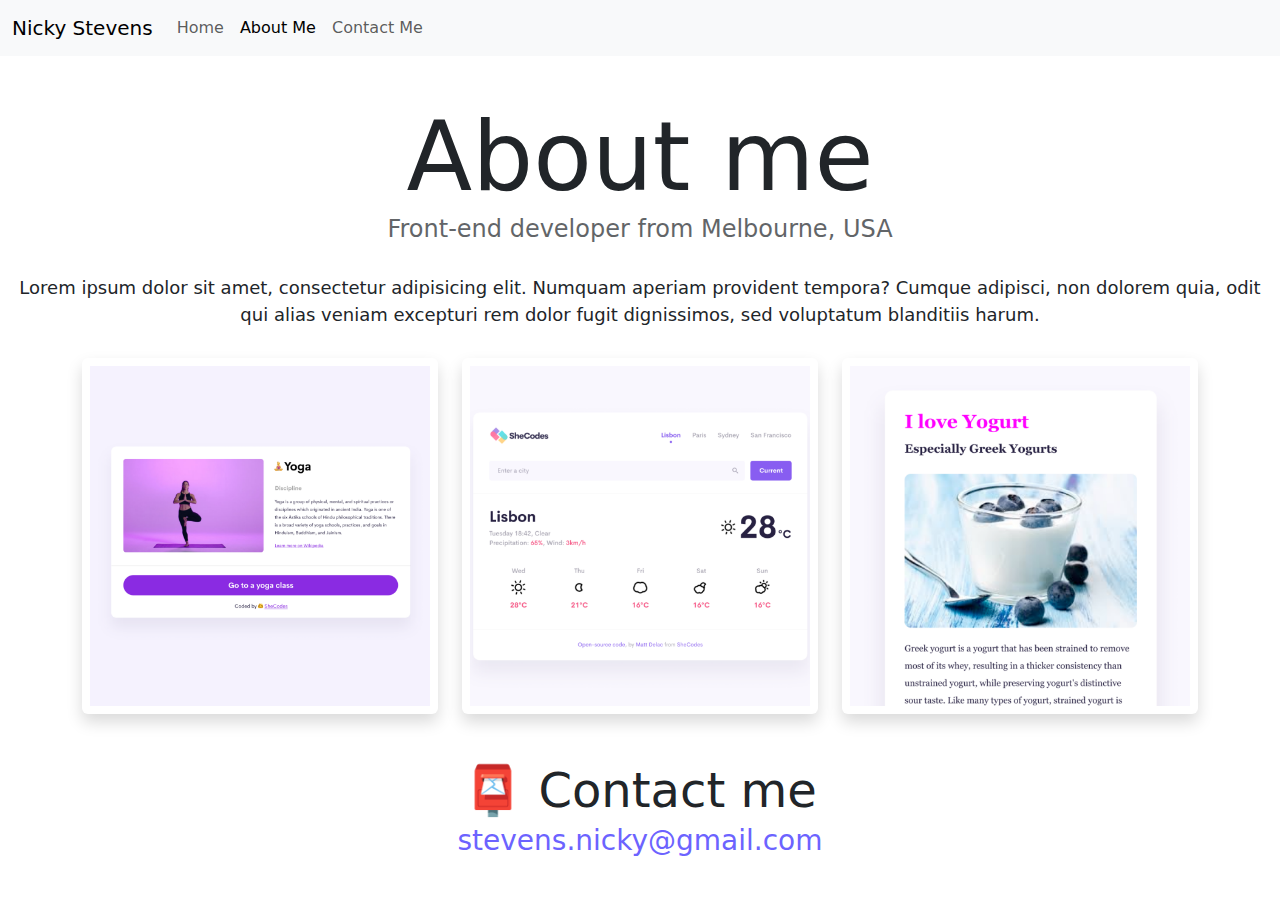
==== about.html @ 1b56b141 "Added SEO elements" ====
<!DOCTYPE html>
<html lang="en">
  <head>
    <meta charset="UTF-8" />
    <meta http-equiv="X-UA-Compatible" content="IE=edge" />
    <meta name="viewport" content="width=device-width, initial-scale=1.0" />
    <link
      href="https://cdn.jsdelivr.net/npm/bootstrap@5.3.3/dist/css/bootstrap.min.css"
      rel="stylesheet"
      integrity="sha384-QWTKZyjpPEjISv5WaRU9OFeRpok6YctnYmDr5pNlyT2bRjXh0JMhjY6hW+ALEwIH"
      crossorigin="anonymous"
    />
    <script
      src="https://cdn.jsdelivr.net/npm/bootstrap@5.3.3/dist/js/bootstrap.bundle.min.js"
      integrity="sha384-YvpcrYf0tY3lHB60NNkmXc5s9fDVZLESaAA55NDzOxhy9GkcIdslK1eN7N6jIeHz"
      crossorigin="anonymous"
    ></script>
    <meta
      name="description"
      content="Learn more about Nicky Stevens, a front-end website developer based in the USA with experience creating attractive and fuctional websites and knowledge of HTML, CSS, JavaScript, and Python languages."
    />
    <link rel="stylesheet" href="/css/styles.css" />
    <title>
      About Nicky Stevens - Front-end website developer based in USA
    </title>
  </head>
  <body>
    <nav class="navbar navbar-expand-lg navbar-light bg-light fixed-top">
      <div class="container-fluid">
        <a class="navbar-brand" href="index.html">Nicky Stevens</a>
        <button
          class="navbar-toggler"
          type="button"
          data-bs-toggle="collapse"
          data-bs-target="#navbarNav"
          aria-controls="navbarNav"
          aria-expanded="false"
          aria-label="Toggle navigation"
        >
          <span class="navbar-toggler-icon"></span>
        </button>
        <div class="collapse navbar-collapse" id="navbarNav">
          <ul class="navbar-nav">
            <li class="nav-item">
              <a class="nav-link" aria-current="page" href="index.html">Home</a>
            </li>
            <li class="nav-item">
              <a class="nav-link active" href="about.html">About Me</a>
            </li>
            <li class="nav-item">
              <a class="nav-link" href="about.html#contact">Contact Me</a>
            </li>
          </ul>
        </div>
      </div>
    </nav>
    <h1 class="text-center">About me</h1>
    <h3 class="text-center">Front-end developer from Melbourne, USA</h3>
    <div class="about-paragraphs text-center">
      <p>
        Lorem ipsum dolor sit amet, consectetur adipisicing elit. Numquam
        aperiam provident tempora? Cumque adipisci, non dolorem quia, odit qui
        alias veniam excepturi rem dolor fugit dignissimos, sed voluptatum
        blanditiis harum.
      </p>
    </div>
    <div class="container">
      <div class="row">
        <div class="col-sm-4">
          <img
            src="images/yoga.png"
            class="img-fluid p-2 shadow rounded"
            title="Yoga App screenshot"
          />
        </div>
        <div class="col-sm-4">
          <img
            src="images/weather.png"
            class="img-fluid p-2 shadow rounded"
            title="SheCodes Weather App"
          />
        </div>
        <div class="col-sm-4">
          <img
            src="images/yogurt.png"
            class="img-fluid p-2 shadow rounded"
            title="I love Yogurt webpage screenshot"
          />
        </div>
      </div>
    </div>
    <div id="contact" class="mt-5">
      <h2 class="text-center">📮 Contact me</h2>
      <a
        href="mailto:stevens.nicky@gmail.com"
        class="email-link"
        title="Nicky Stevens email"
      >
        stevens.nicky@gmail.com
      </a>
    </div>
  </body>
</html>
---- css/styles.css ----
:root {
  --primary-color: #6c63ff;
  --secondary-color: #f5f2fe;
  --box-shadow: 0 5px 10px rgba(0, 0, 0, 0.3);
}

body {
  margin-top: 100px;
}

h1,
h2,
h3 {
  margin: 0;
}

h1 {
  font-size: 96px;
}

h2 {
  font-size: 48px;
}

h3 {
  font-size: 24px;
  opacity: 0.7;
}

p {
  font-size: 18px;
  line-height: 1.5;
}

.navigation-links {
  display: flex;
  margin-top: 40px;
  justify-content: center;
}

.navigation-links a {
  margin: 20px;
}

.primary-link {
  background: var(--primary-color);
  box-shadow: var(--box-shadow);
  color: white;
  margin: 20px;
  border-radius: 4px;
  padding: 20px 15px;
  text-decoration: none;
  text-transform: capitalize;
}

.secondary-link {
  color: var(--primary-color);
  border: 1px solid var(--primary-color);
  margin: 20px;
  border-radius: 4px;
  padding: 20px 15px;
  text-decoration: none;
  text-transform: capitalize;
}

.about-paragraphs {
  margin: 30px 0;
}

.about-paragraphs p {
  margin: 10px;
}

.email-link {
  display: flex;
  justify-content: center;
  color: var(--primary-color);
  font-size: 28px;
  text-decoration: none;
}

.email-link:hover {
  text-decoration: underline;
}
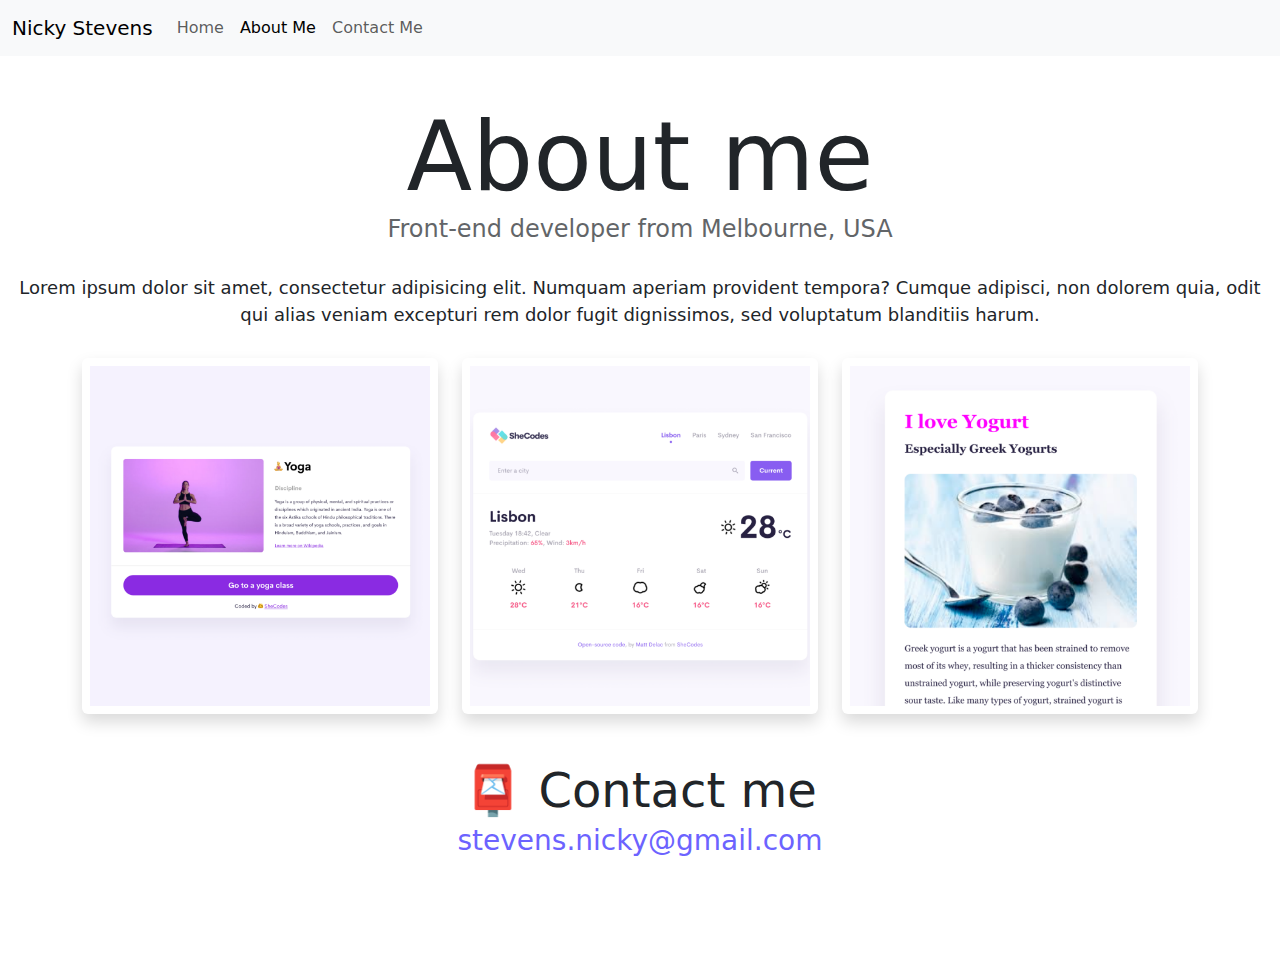
==== commit f0603baf: "Updated SEO and CSS to support responsiveness" ====
--- a/about.html
+++ b/about.html
@@ -27,7 +27,7 @@
   <body>
     <nav class="navbar navbar-expand-lg navbar-light bg-light fixed-top">
       <div class="container-fluid">
-        <a class="navbar-brand" href="index.html">Nicky Stevens</a>
+        <a class="navbar-brand" title="Homepage" href="/">Nicky Stevens</a>
         <button
           class="navbar-toggler"
           type="button"
@@ -42,13 +42,25 @@
         <div class="collapse navbar-collapse" id="navbarNav">
           <ul class="navbar-nav">
             <li class="nav-item">
-              <a class="nav-link" aria-current="page" href="index.html">Home</a>
+              <a class="nav-link" aria-current="page" title="Homepage" href="/"
+                >Home</a
+              >
             </li>
             <li class="nav-item">
-              <a class="nav-link active" href="about.html">About Me</a>
+              <a
+                class="nav-link active"
+                title="About Nicky Stevens"
+                href="/about.html"
+                >About Me</a
+              >
             </li>
             <li class="nav-item">
-              <a class="nav-link" href="about.html#contact">Contact Me</a>
+              <a
+                class="nav-link"
+                title="Contact Nicky Stevens"
+                href="/about.html#contact"
+                >Contact Me</a
+              >
             </li>
           </ul>
         </div>
@@ -66,23 +78,23 @@
     </div>
     <div class="container">
       <div class="row">
-        <div class="col-sm-4">
+        <div class="col-sm-4 about-me-page-images">
           <img
-            src="images/yoga.png"
+            src="/images/yoga.png"
             class="img-fluid p-2 shadow rounded"
             title="Yoga App screenshot"
           />
         </div>
-        <div class="col-sm-4">
+        <div class="col-sm-4 about-me-page-images">
           <img
-            src="images/weather.png"
+            src="/images/weather.png"
             class="img-fluid p-2 shadow rounded"
             title="SheCodes Weather App"
           />
         </div>
-        <div class="col-sm-4">
+        <div class="col-sm-4 about-me-page-images">
           <img
-            src="images/yogurt.png"
+            src="/images/yogurt.png"
             class="img-fluid p-2 shadow rounded"
             title="I love Yogurt webpage screenshot"
           />
--- a/css/styles.css
+++ b/css/styles.css
@@ -5,7 +5,7 @@
 }
 
 body {
-  margin-top: 100px;
+  margin: 100px 0;
 }
 
 h1,
@@ -82,3 +82,23 @@
 .email-link:hover {
   text-decoration: underline;
 }
+
+@media (max-width: 575px) {
+  h1 {
+    font-size: 48px;
+  }
+  h2 {
+    font-size: 40px;
+  }
+  .container {
+    text-align: center;
+  }
+  .about-me-page-images {
+    margin: 10px auto;
+  }
+  .project-link {
+    display: block;
+    text-align: center;
+    margin: 0 20px;
+  }
+}
